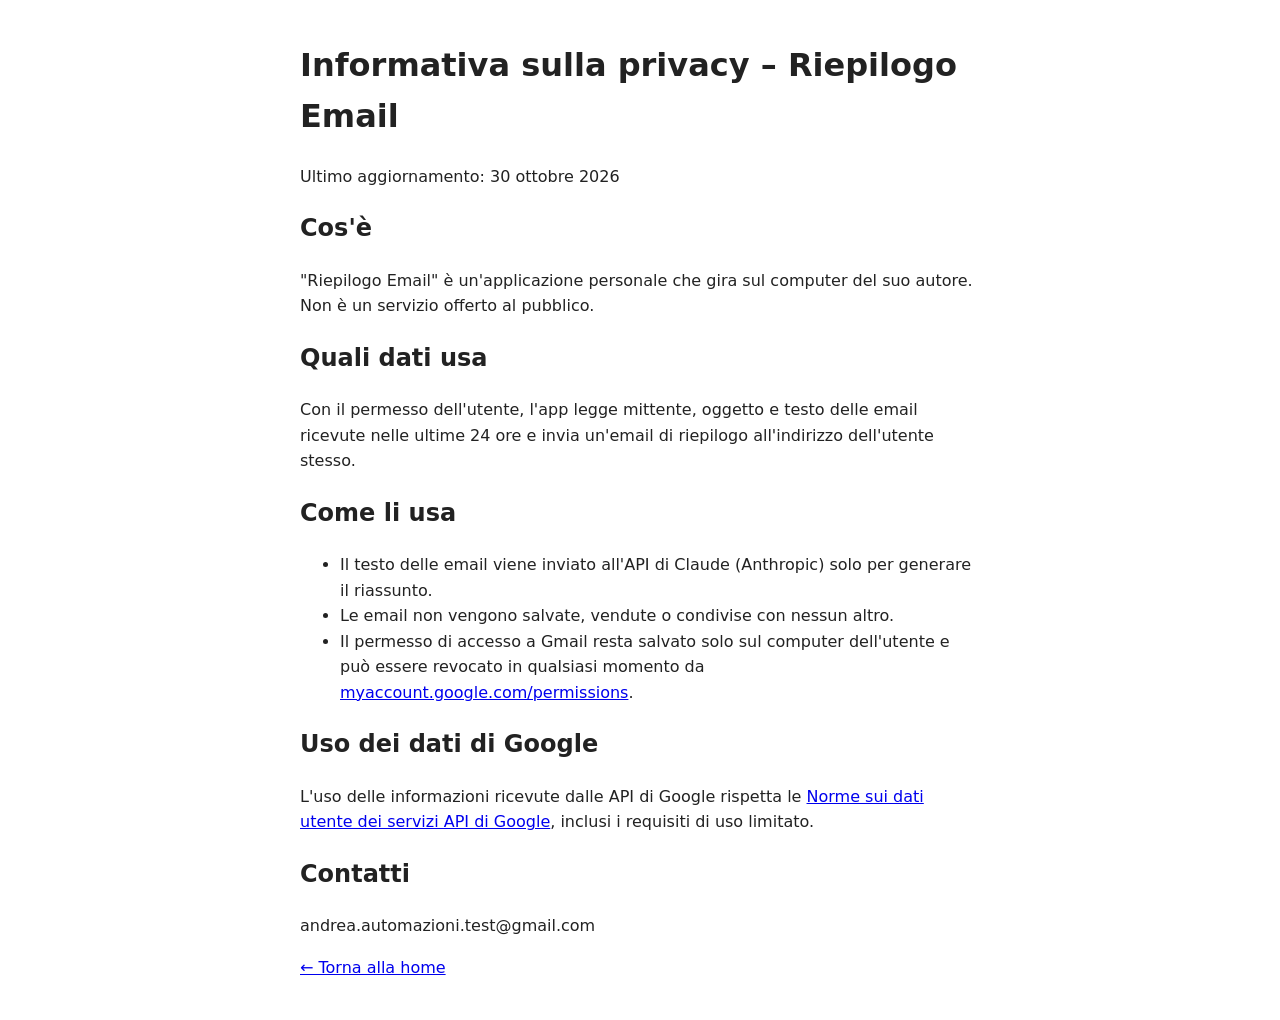
==== privacy.html @ 4b69f61c "Add files via upload" ====
<!doctype html>
<html lang="it">
<head>
  <meta charset="utf-8">
  <meta name="viewport" content="width=device-width, initial-scale=1">
  <title>Informativa sulla privacy – Riepilogo Email</title>
  <style>
    body { font-family: system-ui, sans-serif; max-width: 680px; margin: 40px auto; padding: 0 16px; line-height: 1.6; color: #222; background: #fff; }
  </style>
</head>
<body>
  <h1>Informativa sulla privacy – Riepilogo Email</h1>
  <p>Ultimo aggiornamento: 30 ottobre 2026</p>

  <h2>Cos'è</h2>
  <p>"Riepilogo Email" è un'applicazione personale che gira sul computer del suo autore.
     Non è un servizio offerto al pubblico.</p>

  <h2>Quali dati usa</h2>
  <p>Con il permesso dell'utente, l'app legge mittente, oggetto e testo delle email
     ricevute nelle ultime 24 ore e invia un'email di riepilogo all'indirizzo dell'utente stesso.</p>

  <h2>Come li usa</h2>
  <ul>
    <li>Il testo delle email viene inviato all'API di Claude (Anthropic) solo per generare il riassunto.</li>
    <li>Le email non vengono salvate, vendute o condivise con nessun altro.</li>
    <li>Il permesso di accesso a Gmail resta salvato solo sul computer dell'utente
        e può essere revocato in qualsiasi momento da
        <a href="https://myaccount.google.com/permissions">myaccount.google.com/permissions</a>.</li>
  </ul>

  <h2>Uso dei dati di Google</h2>
  <p>L'uso delle informazioni ricevute dalle API di Google rispetta le
     <a href="https://developers.google.com/terms/api-services-user-data-policy">Norme sui dati utente dei servizi API di Google</a>,
     inclusi i requisiti di uso limitato.</p>

  <h2>Contatti</h2>
  <p>andrea.automazioni.test@gmail.com</p>

  <p><a href="index.html">← Torna alla home</a></p>
</body>
</html>
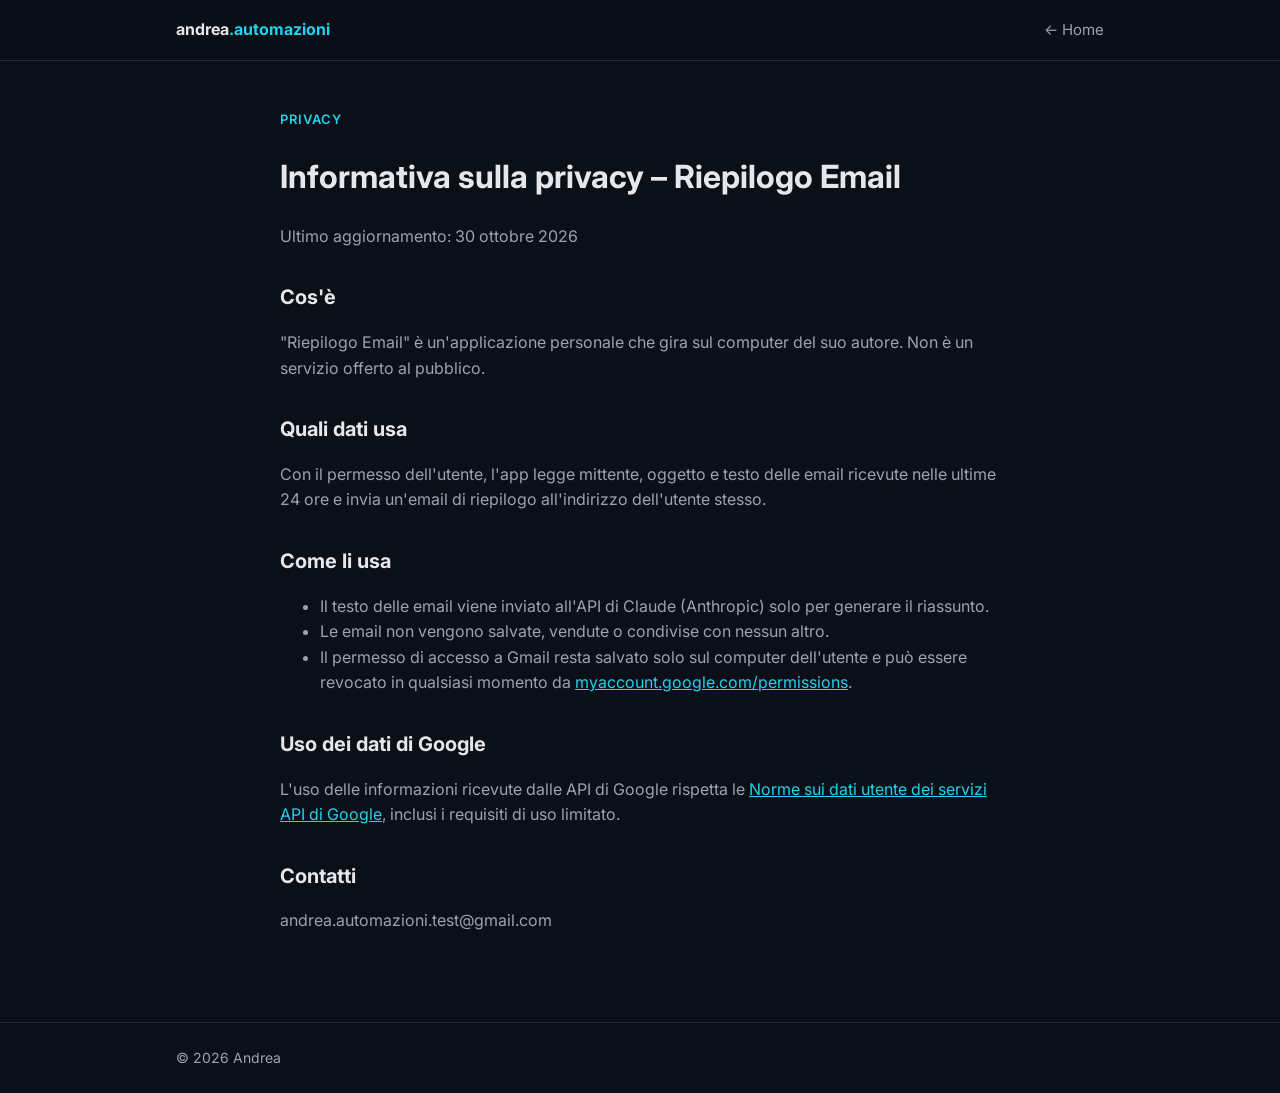
==== commit f487a1b0: "Nuovo design scuro: chi sono, servizi, contatti e versione inglese Co-Authored-By: Claude Opus 5.5 <" ====
--- a/privacy.html
+++ b/privacy.html
@@ -1,42 +1,56 @@
 <!doctype html>
-<html lang="it">
+<html lang="it" data-lingua="it">
 <head>
   <meta charset="utf-8">
   <meta name="viewport" content="width=device-width, initial-scale=1">
   <title>Informativa sulla privacy – Riepilogo Email</title>
-  <style>
-    body { font-family: system-ui, sans-serif; max-width: 680px; margin: 40px auto; padding: 0 16px; line-height: 1.6; color: #222; background: #fff; }
-  </style>
+  <link rel="preconnect" href="https://fonts.googleapis.com">
+  <link href="https://fonts.googleapis.com/css2?family=Inter:wght@400;600;700&display=swap" rel="stylesheet">
+  <link rel="stylesheet" href="style.css">
 </head>
 <body>
-  <h1>Informativa sulla privacy – Riepilogo Email</h1>
-  <p>Ultimo aggiornamento: 30 ottobre 2026</p>
 
-  <h2>Cos'è</h2>
-  <p>"Riepilogo Email" è un'applicazione personale che gira sul computer del suo autore.
-     Non è un servizio offerto al pubblico.</p>
+  <header>
+    <div class="contenitore">
+      <a class="logo" href="index.html">andrea<span>.automazioni</span></a>
+      <nav><a href="index.html">← Home</a></nav>
+    </div>
+  </header>
 
-  <h2>Quali dati usa</h2>
-  <p>Con il permesso dell'utente, l'app legge mittente, oggetto e testo delle email
-     ricevute nelle ultime 24 ore e invia un'email di riepilogo all'indirizzo dell'utente stesso.</p>
+  <main class="contenitore testo">
+    <div class="etichetta">Privacy</div>
+    <h1>Informativa sulla privacy – Riepilogo Email</h1>
+    <p>Ultimo aggiornamento: 30 ottobre 2026</p>
 
-  <h2>Come li usa</h2>
-  <ul>
-    <li>Il testo delle email viene inviato all'API di Claude (Anthropic) solo per generare il riassunto.</li>
-    <li>Le email non vengono salvate, vendute o condivise con nessun altro.</li>
-    <li>Il permesso di accesso a Gmail resta salvato solo sul computer dell'utente
-        e può essere revocato in qualsiasi momento da
-        <a href="https://myaccount.google.com/permissions">myaccount.google.com/permissions</a>.</li>
-  </ul>
+    <h2>Cos'è</h2>
+    <p>"Riepilogo Email" è un'applicazione personale che gira sul computer del suo autore.
+       Non è un servizio offerto al pubblico.</p>
 
-  <h2>Uso dei dati di Google</h2>
-  <p>L'uso delle informazioni ricevute dalle API di Google rispetta le
-     <a href="https://developers.google.com/terms/api-services-user-data-policy">Norme sui dati utente dei servizi API di Google</a>,
-     inclusi i requisiti di uso limitato.</p>
+    <h2>Quali dati usa</h2>
+    <p>Con il permesso dell'utente, l'app legge mittente, oggetto e testo delle email
+       ricevute nelle ultime 24 ore e invia un'email di riepilogo all'indirizzo dell'utente stesso.</p>
 
-  <h2>Contatti</h2>
-  <p>andrea.automazioni.test@gmail.com</p>
+    <h2>Come li usa</h2>
+    <ul>
+      <li>Il testo delle email viene inviato all'API di Claude (Anthropic) solo per generare il riassunto.</li>
+      <li>Le email non vengono salvate, vendute o condivise con nessun altro.</li>
+      <li>Il permesso di accesso a Gmail resta salvato solo sul computer dell'utente
+          e può essere revocato in qualsiasi momento da
+          <a href="https://myaccount.google.com/permissions">myaccount.google.com/permissions</a>.</li>
+    </ul>
 
-  <p><a href="index.html">← Torna alla home</a></p>
+    <h2>Uso dei dati di Google</h2>
+    <p>L'uso delle informazioni ricevute dalle API di Google rispetta le
+       <a href="https://developers.google.com/terms/api-services-user-data-policy">Norme sui dati utente dei servizi API di Google</a>,
+       inclusi i requisiti di uso limitato.</p>
+
+    <h2>Contatti</h2>
+    <p>andrea.automazioni.test@gmail.com</p>
+  </main>
+
+  <footer>
+    <div class="contenitore"><span>© 2026 Andrea</span></div>
+  </footer>
+
 </body>
 </html>
--- a/style.css
+++ b/style.css
@@ -0,0 +1,107 @@
+/* Colori e misure usati in tutto il sito: cambiandoli qui cambia tutto */
+:root {
+  --sfondo: #0b0f17;
+  --sfondo-card: #121826;
+  --bordo: #1f2937;
+  --testo: #e5e7eb;
+  --testo-tenue: #9ca3af;
+  --accento: #7c3aed;
+  --accento-2: #22d3ee;
+  --raggio: 14px;
+}
+
+* { box-sizing: border-box; }
+
+body {
+  margin: 0;
+  font-family: "Inter", system-ui, sans-serif;
+  background: var(--sfondo);
+  color: var(--testo);
+  line-height: 1.6;
+}
+
+a { color: var(--accento-2); }
+
+.contenitore { max-width: 960px; margin: 0 auto; padding: 0 16px; }
+
+/* Barra in alto */
+header {
+  position: sticky; top: 0; z-index: 10;
+  background: rgba(11, 15, 23, 0.85);
+  backdrop-filter: blur(8px);
+  border-bottom: 1px solid var(--bordo);
+}
+header .contenitore { display: flex; align-items: center; justify-content: space-between; height: 60px; }
+.logo { font-weight: 700; color: var(--testo); text-decoration: none; }
+.logo span { color: var(--accento-2); }
+nav { display: flex; gap: 20px; align-items: center; }
+nav a { color: var(--testo-tenue); text-decoration: none; font-size: 15px; }
+nav a:hover { color: var(--testo); }
+.lingua {
+  background: none; border: 1px solid var(--bordo); color: var(--testo);
+  border-radius: 8px; padding: 4px 10px; cursor: pointer; font: inherit; font-size: 14px;
+}
+
+/* Sezione iniziale */
+.hero { padding: 96px 0 72px; }
+.hero h1 { font-size: clamp(32px, 6vw, 56px); line-height: 1.1; margin: 0 0 16px; }
+.sfumato {
+  background: linear-gradient(90deg, var(--accento), var(--accento-2));
+  -webkit-background-clip: text; background-clip: text; color: transparent;
+}
+.hero p { font-size: 19px; color: var(--testo-tenue); max-width: 600px; margin: 0 0 32px; }
+
+.bottone {
+  display: inline-block; padding: 12px 24px; border-radius: 10px;
+  background: linear-gradient(90deg, var(--accento), var(--accento-2));
+  color: #fff; font-weight: 600; text-decoration: none;
+}
+.bottone:hover { opacity: 0.9; }
+.bottone-secondario {
+  display: inline-block; padding: 12px 24px; border-radius: 10px; margin-left: 8px;
+  border: 1px solid var(--bordo); color: var(--testo); text-decoration: none;
+}
+
+/* Sezioni */
+section { padding: 56px 0; border-top: 1px solid var(--bordo); }
+section h2 { font-size: 28px; margin: 0 0 24px; }
+.etichetta { color: var(--accento-2); font-size: 13px; font-weight: 600; letter-spacing: 0.08em; text-transform: uppercase; }
+
+.griglia { display: grid; grid-template-columns: repeat(auto-fit, minmax(min(260px, 100%), 1fr)); gap: 16px; }
+.card {
+  background: var(--sfondo-card); border: 1px solid var(--bordo);
+  border-radius: var(--raggio); padding: 24px;
+}
+.card h3 { margin: 8px 0; font-size: 18px; }
+.card p { color: var(--testo-tenue); margin: 0; }
+.icona { font-size: 28px; }
+
+.progetto { display: grid; gap: 24px; grid-template-columns: 1fr 1fr; align-items: start; }
+.progetto pre {
+  margin: 0; background: #05070c; border: 1px solid var(--bordo); border-radius: 10px;
+  padding: 16px; font-size: 13px; white-space: pre-wrap; color: var(--testo);
+}
+.tag { display: inline-block; font-size: 12px; padding: 3px 10px; margin: 0 6px 6px 0; border-radius: 99px; border: 1px solid var(--bordo); color: var(--testo-tenue); }
+
+.contatti { text-align: center; }
+.contatti p { color: var(--testo-tenue); }
+
+footer { border-top: 1px solid var(--bordo); padding: 24px 0; color: var(--testo-tenue); font-size: 14px; }
+footer .contenitore { display: flex; justify-content: space-between; flex-wrap: wrap; gap: 8px; }
+
+/* Testi della pagina normale (privacy) */
+.testo { padding: 48px 0 72px; max-width: 720px; }
+.testo h2 { font-size: 20px; margin-top: 32px; }
+.testo p, .testo li { color: var(--testo-tenue); }
+
+/* Bilingue: si vede solo la lingua scelta */
+html[data-lingua="it"] [lang="en"],
+html[data-lingua="en"] [lang="it"] { display: none; }
+
+/* Telefono */
+@media (max-width: 700px) {
+  nav a { display: none; }
+  .progetto { grid-template-columns: 1fr; }
+  .hero { padding: 64px 0 48px; }
+  .bottone-secondario { margin: 12px 0 0; }
+}
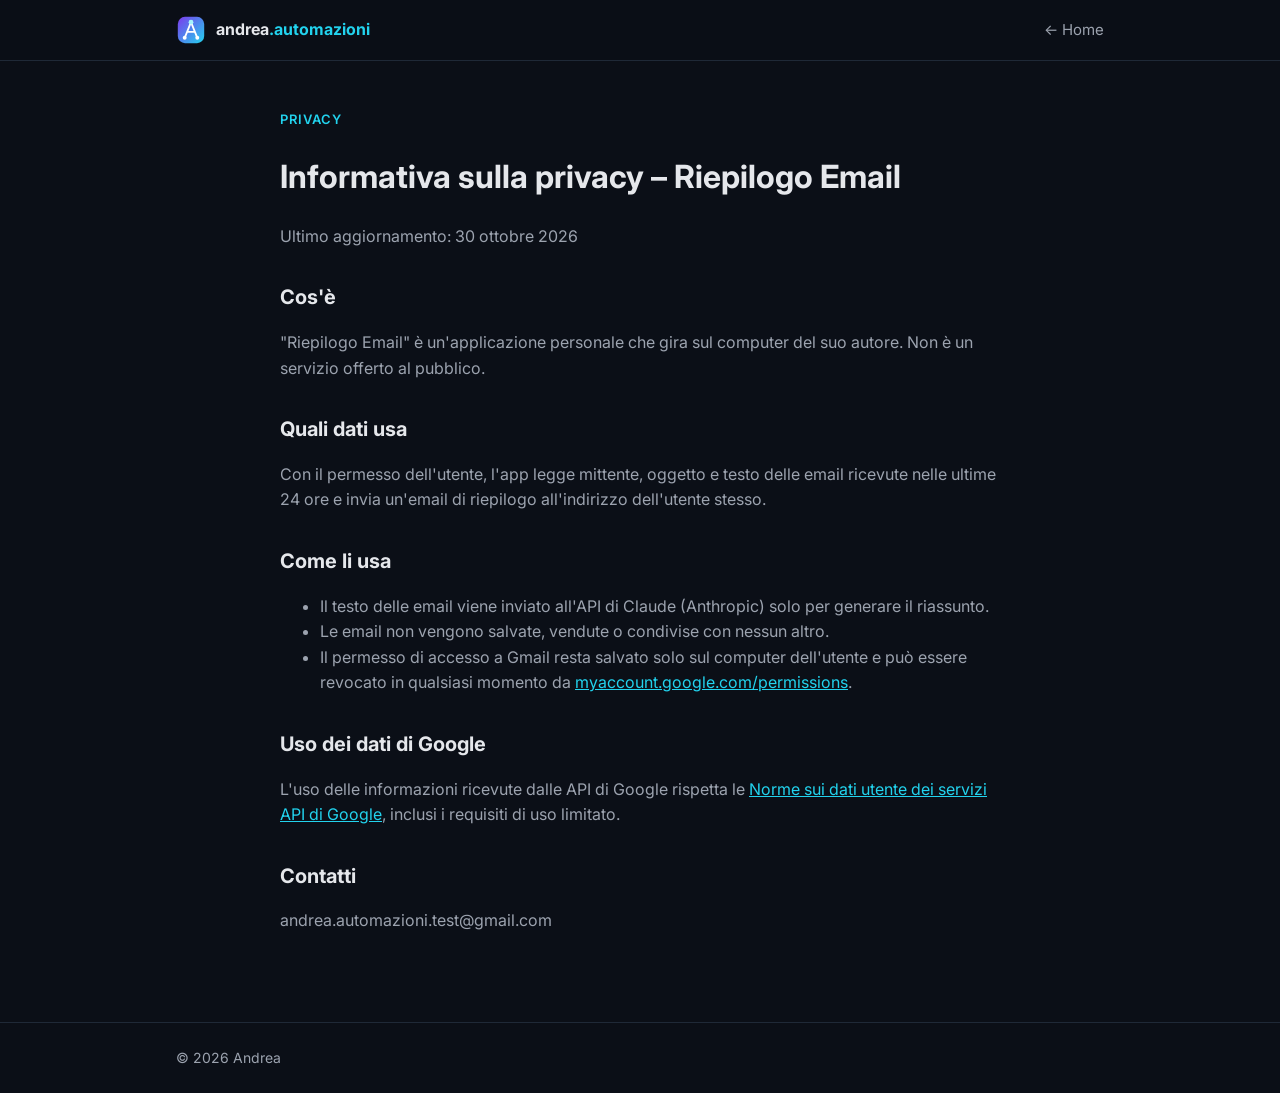
==== commit d1f68365: "Aggiungi logo nell'intestazione e come icona del sito Co-Authored-By: Claude Opus 5.5 <noreply@anthr" ====
--- a/privacy.html
+++ b/privacy.html
@@ -6,13 +6,15 @@
   <title>Informativa sulla privacy – Riepilogo Email</title>
   <link rel="preconnect" href="https://fonts.googleapis.com">
   <link href="https://fonts.googleapis.com/css2?family=Inter:wght@400;600;700&display=swap" rel="stylesheet">
+  <link rel="icon" href="logo.svg" type="image/svg+xml">
+  <link rel="apple-touch-icon" href="icona.png">
   <link rel="stylesheet" href="style.css">
 </head>
 <body>
 
   <header>
     <div class="contenitore">
-      <a class="logo" href="index.html">andrea<span>.automazioni</span></a>
+      <a class="logo" href="index.html"><img src="logo.svg" alt=""><span>andrea<b>.automazioni</b></span></a>
       <nav><a href="index.html">← Home</a></nav>
     </div>
   </header>
--- a/style.css
+++ b/style.css
@@ -32,8 +32,9 @@
   border-bottom: 1px solid var(--bordo);
 }
 header .contenitore { display: flex; align-items: center; justify-content: space-between; height: 60px; }
-.logo { font-weight: 700; color: var(--testo); text-decoration: none; }
-.logo span { color: var(--accento-2); }
+.logo { font-weight: 700; color: var(--testo); text-decoration: none; display: flex; align-items: center; gap: 10px; }
+.logo img { width: 30px; height: 30px; }
+.logo b { color: var(--accento-2); font-weight: inherit; }
 nav { display: flex; gap: 20px; align-items: center; }
 nav a { color: var(--testo-tenue); text-decoration: none; font-size: 15px; }
 nav a:hover { color: var(--testo); }
